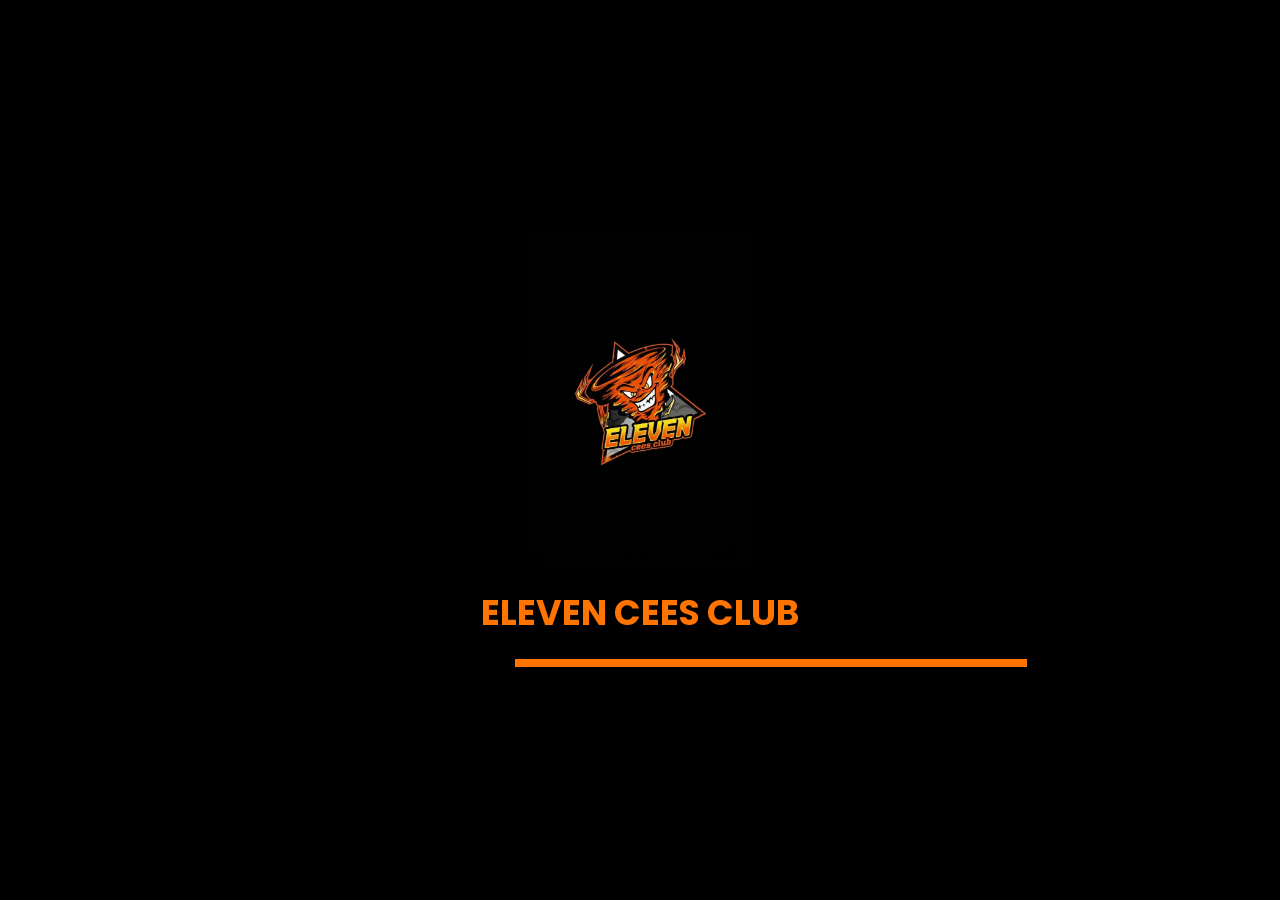
==== index.html @ bdf648f9 "Add files via upload" ====
<!-- index.html -->

<!DOCTYPE html>
<html lang="en">
<head>
  <meta charset="UTF-8" />
  <meta name="viewport" content="width=device-width, initial-scale=1.0"/>
  <title>Eleven Portfolio</title>

  <link rel="stylesheet" href="style.css">

  <link rel="preconnect" href="https://fonts.googleapis.com">
  <link href="https://fonts.googleapis.com/css2?family=Poppins:wght@300;400;600;700;800&display=swap" rel="stylesheet">

</head>
<body>

  <!-- Loading Screen -->
  <div id="loading">

    <img src="logo.png" alt="Logo">

    <h1>ELEVEN CEES CLUB</h1>

    <div class="loader"></div>

  </div>

  <!-- Main Website -->
  <div id="main-content">

    <!-- Navbar -->
    <nav>

      <div class="logo">
        <img src="logo.png" alt="">
        <h2>ELEVEN</h2>
      </div>

      <ul>
        <li><a href="#contact">Contact</a></li>
        <li><a href="#optest">OpTest</a></li>
        <li><a href="#oprek">Oprek</a></li>
        <li><a href="#alternatif">Alternatif</a></li>
      </ul>

    </nav>

    <!-- Hero -->
    <section class="hero">

      <img src="logo.png" class="hero-logo">

      <h1>ELEVEN CEES CLUB</h1>

      <p>
        Website Portofolio Eleven Circle.
      </p>

      <a href="https://wa.me/254794094607" class="hero-btn">
        HUBUNGI SEKARANG
      </a>

    </section>

    <!-- Contact -->
    <section id="contact">

      <h1 class="title">CONTACT</h1>

      <div class="card-container">

        <div class="card">

          <h2>WHATSAPP</h2>

          <p>Hubungi admin Eleven.</p>

          <a href="https://wa.me/254794094607">
            Chat Sekarang
          </a>

        </div>

        <div class="card">

          <h2>TIKTOK</h2>

          <p>Follow account TikTok Eleven.</p>

          <a href="https://tiktok.com">
            Buka TikTok
          </a>

        </div>

        <div class="card">

          <h2>GROUP WA</h2>

          <p>Gabung komunitas Eleven.</p>

          <a href="https://chat.whatsapp.com">
            Join Group
          </a>

        </div>

      </div>

    </section>

    <!-- OpTest -->
    <section id="optest">

      <h1 class="title">OPTEST</h1>

      <div class="card-container">

        <div class="card">

          <h2>Zamz</h2>

          <a href="https://wa.me/6289507813007">
            Pilih
          </a>

        </div>

        <div class="card">

          <h2>FARIS</h2>

          <a href="https://wa.me/6282134979303">
            Pilih
          </a>

        </div>

        <div class="card">

          <h2>KALL</h2>

          <a href="https://wa.me/6281515153449">
            Pilih
          </a>

        </div>

        <div class="card">

          <h2>HENGKY</h2>

          <a href="https://wa.me/6285764661776">
            Pilih
          </a>

        </div>

      </div>

    </section>

    <!-- Oprek -->
    <section id="oprek">

      <h1 class="title">OPREK GAMEPLAY</h1>

      <div class="upload-box">

        <input type="file">

        <textarea placeholder="Masukkan deskripsi gameplay..."></textarea>

        <a href="https://wa.me/254794094607">
          KIRIM GAMEPLAY
        </a>

      </div>

    </section>

    <!-- Alternatif -->
    <section id="alternatif">

      <h1 class="title">ALTERNATIF</h1>

      <div class="alternative-buttons">

        <a href="https://chat.whatsapp.com/JRbwTWG38EjLCzHzzoYHzo">
          GROUP WHATSAPP
        </a>

        <a href="https://whatsapp.com/channel/0029VbC3Y2j0wajsRp9pTy0B">
          SALURAN WHATSAPP
        </a>

        <a href="https://tiktok.com/@eleven.official90">
          ACCOUNT TIKTOK
        </a>

      </div>

    </section>

    <!-- Footer -->
    <footer>

      <p>© 2026 Eleven</p>

    </footer>

  </div>

  <audio autoplay loop>
    <source src="music.mp3" type="audio/mp3">
  </audio>

  <script>

    setTimeout(() => {

      document.getElementById("loading").style.display = "none";
      document.getElementById("main-content").style.display = "block";

    }, 3000);

  </script>

</body>
</html>
---- style.css ----
/* style.css */

*{
  margin:0;
  padding:0;
  box-sizing:border-box;
  font-family:'Poppins',sans-serif;
}

body{
  background:#050505;
  color:white;
  overflow-x:hidden;
}

/* Loading */

#loading{
  position:fixed;
  width:100%;
  height:100vh;
  background:black;
  display:flex;
  justify-content:center;
  align-items:center;
  flex-direction:column;
  z-index:9999;
}

#loading img{
  width:220px;
  animation:glow 2s infinite;
}

#loading h1{
  margin-top:20px;
  color:#ff7300;
  font-size:35px;
}

.loader{
  margin-top:20px;
  width:250px;
  height:8px;
  background:#222;
  border-radius:20px;
  overflow:hidden;
}

.loader::before{
  content:'';
  position:absolute;
  width:40%;
  height:8px;
  background:#ff7300;
  animation:loading 2s infinite;
}

@keyframes loading{
  0%{
    margin-left:-40%;
  }
  100%{
    margin-left:100%;
  }
}

@keyframes glow{
  0%{
    filter:drop-shadow(0 0 5px #ff7300);
  }
  50%{
    filter:drop-shadow(0 0 30px #ff7300);
  }
  100%{
    filter:drop-shadow(0 0 5px #ff7300);
  }
}

/* Main */

#main-content{
  display:none;
}

/* Navbar */

nav{
  width:100%;
  padding:20px 10%;
  background:#0c0c0c;
  display:flex;
  justify-content:space-between;
  align-items:center;
  position:sticky;
  top:0;
  z-index:1000;
  border-bottom:1px solid #222;
}

.logo{
  display:flex;
  align-items:center;
  gap:10px;
}

.logo img{
  width:55px;
}

.logo h2{
  color:#ff7300;
}

nav ul{
  display:flex;
  gap:30px;
  list-style:none;
}

nav ul li a{
  color:white;
  text-decoration:none;
  transition:0.3s;
}

nav ul li a:hover{
  color:#ff7300;
}

/* Hero */

.hero{
  width:100%;
  min-height:100vh;
  display:flex;
  justify-content:center;
  align-items:center;
  flex-direction:column;
  text-align:center;
  padding:20px;
  background:linear-gradient(to bottom,#0a0a0a,#050505);
}

.hero-logo{
  width:300px;
  animation:glow 3s infinite;
}

.hero h1{
  margin-top:20px;
  font-size:60px;
  color:#ff7300;
}

.hero p{
  margin-top:15px;
  color:#bbb;
  font-size:18px;
}

.hero-btn{
  margin-top:30px;
  padding:15px 40px;
  background:#ff7300;
  color:black;
  font-weight:700;
  border-radius:50px;
  text-decoration:none;
  transition:0.3s;
}

.hero-btn:hover{
  transform:scale(1.05);
}

/* Sections */

section{
  padding:100px 10%;
}

.title{
  text-align:center;
  color:#ff7300;
  font-size:45px;
  margin-bottom:50px;
}

/* Cards */

.card-container{
  display:grid;
  grid-template-columns:repeat(auto-fit,minmax(280px,1fr));
  gap:30px;
}

.card{
  background:#111;
  border:1px solid #222;
  border-radius:25px;
  padding:35px;
  transition:0.3s;
}

.card:hover{
  transform:translateY(-10px);
  border-color:#ff7300;
}

.card h2{
  color:#ff7300;
}

.card p{
  margin-top:15px;
  color:#aaa;
}

.card a{
  display:inline-block;
  margin-top:25px;
  padding:12px 30px;
  background:#ff7300;
  color:black;
  text-decoration:none;
  border-radius:30px;
  font-weight:700;
}

/* Upload */

.upload-box{
  max-width:700px;
  margin:auto;
  background:#111;
  padding:40px;
  border-radius:25px;
  border:1px solid #222;
}

.upload-box input,
.upload-box textarea{
  width:100%;
  margin-top:20px;
  padding:15px;
  background:#1a1a1a;
  border:none;
  border-radius:15px;
  color:white;
}

.upload-box textarea{
  height:180px;
  resize:none;
}

.upload-box a{
  display:block;
  text-align:center;
  margin-top:25px;
  padding:15px;
  background:#ff7300;
  color:black;
  text-decoration:none;
  border-radius:20px;
  font-weight:700;
}

/* Alternatif */

.alternative-buttons{
  display:flex;
  flex-direction:column;
  gap:20px;
  max-width:600px;
  margin:auto;
}

.alternative-buttons a{
  text-align:center;
  padding:20px;
  background:#ff7300;
  color:black;
  border-radius:20px;
  text-decoration:none;
  font-weight:700;
  transition:0.3s;
}

.alternative-buttons a:hover{
  transform:scale(1.03);
}

/* Footer */

footer{
  padding:30px;
  text-align:center;
  border-top:1px solid #222;
  color:#777;
}

/* Responsive */

@media(max-width:768px){

  nav{
    flex-direction:column;
    gap:20px;
  }

  nav ul{
    gap:15px;
    flex-wrap:wrap;
    justify-content:center;
  }

  .hero h1{
    font-size:40px;
  }

  .hero-logo{
    width:220px;
  }

}
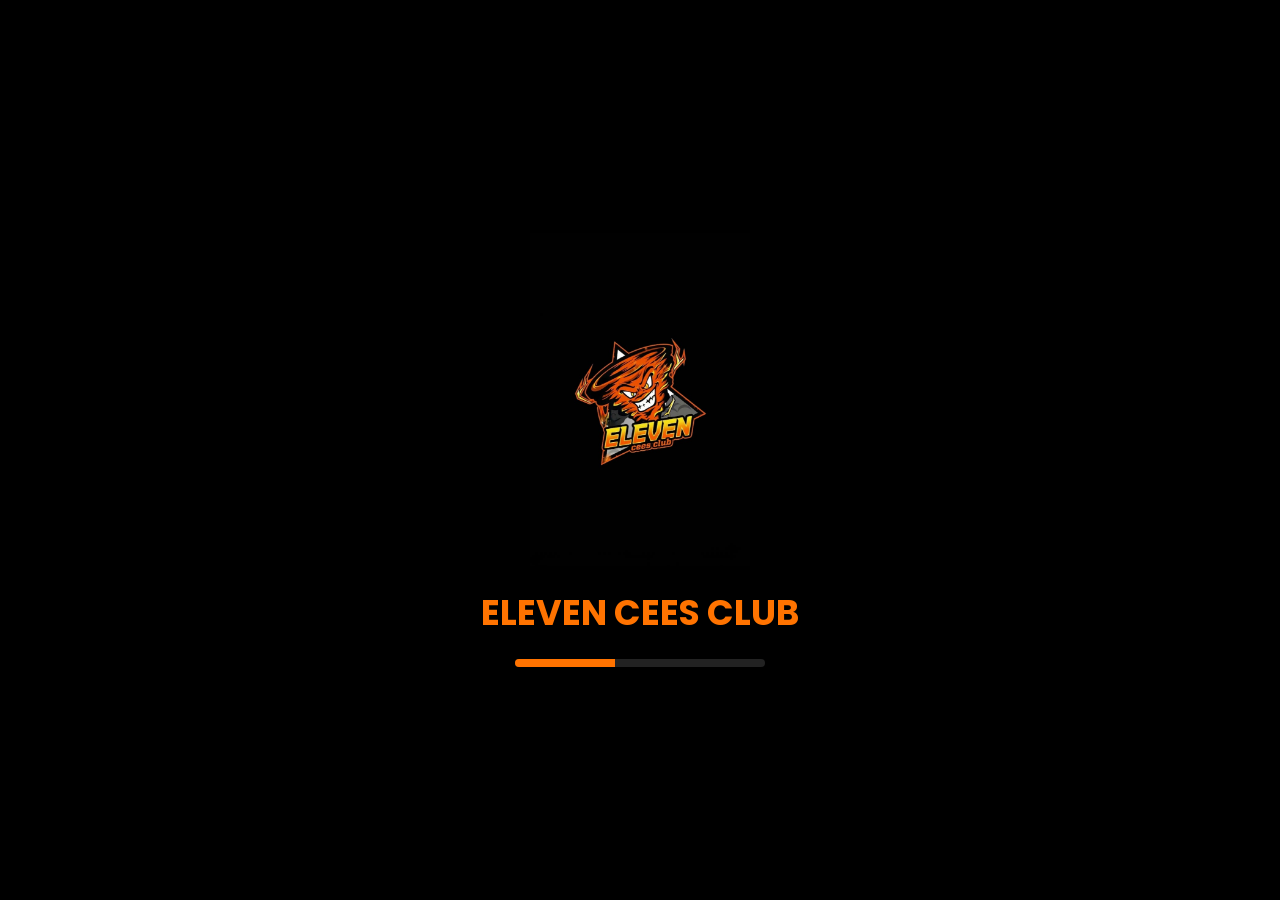
==== commit 903c1018: "Add files via upload" ====
--- a/index.html
+++ b/index.html
@@ -3,229 +3,339 @@
 <!DOCTYPE html>
 <html lang="en">
 <head>
-  <meta charset="UTF-8" />
-  <meta name="viewport" content="width=device-width, initial-scale=1.0"/>
-  <title>Eleven Portfolio</title>
+  <meta charset="UTF-8">
+  <meta name="viewport" content="width=device-width, initial-scale=1.0">
+
+  <title>ELEVEN CEES CLUB</title>
 
   <link rel="stylesheet" href="style.css">
 
   <link rel="preconnect" href="https://fonts.googleapis.com">
-  <link href="https://fonts.googleapis.com/css2?family=Poppins:wght@300;400;600;700;800&display=swap" rel="stylesheet">
+  <link href="https://fonts.googleapis.com/css2?family=Poppins:wght@300;400;500;600;700;800&display=swap" rel="stylesheet">
 
 </head>
 <body>
 
-  <!-- Loading Screen -->
-  <div id="loading">
-
-    <img src="logo.png" alt="Logo">
+<!-- LOADING -->
+
+<div id="loading">
+
+  <img src="logo.png" alt="Logo">
+
+  <h1>ELEVEN CEES CLUB</h1>
+
+  <div class="loader"></div>
+
+</div>
+
+<!-- MAIN -->
+
+<div id="main-content">
+
+  <!-- NAVBAR -->
+
+  <nav>
+
+    <div class="logo">
+
+      <img src="logo.png">
+
+      <h2>ELEVEN</h2>
+
+    </div>
+
+    <ul>
+
+      <li><a href="#home">Home</a></li>
+      <li><a href="#statistics">Statistics</a></li>
+      <li><a href="#contact">Contact</a></li>
+      <li><a href="#optest">OpTest</a></li>
+      <li><a href="#oprek">Oprek</a></li>
+      <li><a href="#alternatif">Alternatif</a></li>
+
+    </ul>
+
+  </nav>
+
+  <!-- HOME -->
+
+  <section class="hero" id="home">
+
+    <img src="logo.png" class="hero-logo">
 
     <h1>ELEVEN CEES CLUB</h1>
 
-    <div class="loader"></div>
-
-  </div>
-
-  <!-- Main Website -->
-  <div id="main-content">
-
-    <!-- Navbar -->
-    <nav>
-
-      <div class="logo">
-        <img src="logo.png" alt="">
-        <h2>ELEVEN</h2>
-      </div>
-
-      <ul>
-        <li><a href="#contact">Contact</a></li>
-        <li><a href="#optest">OpTest</a></li>
-        <li><a href="#oprek">Oprek</a></li>
-        <li><a href="#alternatif">Alternatif</a></li>
-      </ul>
-
-    </nav>
-
-    <!-- Hero -->
-    <section class="hero">
-
-      <img src="logo.png" class="hero-logo">
-
-      <h1>ELEVEN CEES CLUB</h1>
-
-      <p>
-        Website Portofolio Eleven Circle.
-      </p>
-
-      <a href="https://wa.me/254794094607" class="hero-btn">
-        HUBUNGI SEKARANG
+    <p class="hero-text">
+
+      Eleven adalah komunitas gaming dan jasa OpTest terpercaya 
+      yang berdiri sejak 
+      <span>1 - 2 - 2026</span>.
+
+      Kami fokus pada pelayanan OpTest, Oprek Gameplay, dan komunitas esports 
+      dengan kualitas terbaik, fast response, aman, dan terpercaya.
+
+    </p>
+
+    <div class="since-box">
+
+      <h2>SINCE</h2>
+
+      <h3>1 - 2 - 2026</h3>
+
+    </div>
+
+  </section>
+
+  <!-- STATISTICS -->
+
+  <section class="stats-section" id="statistics">
+
+    <h1 class="title">STATISTIK OPTEST</h1>
+
+    <div class="stats-container">
+
+      <!-- RIS -->
+
+      <div class="stats-card">
+
+        <h2>RIS</h2>
+
+        <div class="progress">
+
+          <div class="progress-bar" style="width:88%;">
+            88%
+          </div>
+
+        </div>
+
+      </div>
+
+      <!-- KALL -->
+
+      <div class="stats-card">
+
+        <h2>KALL</h2>
+
+        <div class="progress">
+
+          <div class="progress-bar" style="width:90%;">
+            90%
+          </div>
+
+        </div>
+
+      </div>
+
+      <!-- ZAMZ -->
+
+      <div class="stats-card">
+
+        <h2>ZAMZ</h2>
+
+        <div class="progress">
+
+          <div class="progress-bar" style="width:95%;">
+            95%
+          </div>
+
+        </div>
+
+      </div>
+
+      <!-- HENGKY -->
+
+      <div class="stats-card">
+
+        <h2>HENGKY</h2>
+
+        <div class="progress">
+
+          <div class="progress-bar" style="width:87%;">
+            87%
+          </div>
+
+        </div>
+
+      </div>
+
+    </div>
+
+  </section>
+
+  <!-- CONTACT -->
+
+  <section id="contact">
+
+    <h1 class="title">CONTACT</h1>
+
+    <div class="card-container">
+
+      <div class="card">
+
+        <h2>WHATSAPP</h2>
+
+        <p>Hubungi admin Eleven.</p>
+
+        <a href="https://wa.me/254794094607">
+          Chat Sekarang
+        </a>
+
+      </div>
+
+      <div class="card">
+
+        <h2>TIKTOK</h2>
+
+        <p>Follow account TikTok Eleven.</p>
+
+        <a href="https://tiktok.com/@eleven.official90">
+          Buka TikTok
+        </a>
+
+      </div>
+
+      <div class="card">
+
+        <h2>GROUP WA</h2>
+
+        <p>Gabung komunitas Eleven.</p>
+
+        <a href="https://chat.whatsapp.com/JRbwTWG38EjLCzHzzoYHzo">
+          Join Group
+        </a>
+
+      </div>
+
+    </div>
+
+  </section>
+
+  <!-- OPTEST -->
+
+  <section id="optest">
+
+    <h1 class="title">OPTEST</h1>
+
+    <div class="card-container">
+
+      <div class="card">
+
+        <h2>ZAMZ</h2>
+
+        <a href="https://wa.me/6289507813007">
+          Pilih
+        </a>
+
+      </div>
+
+      <div class="card">
+
+        <h2>FARIS</h2>
+
+        <a href="https://wa.me/6282134979303">
+          Pilih
+        </a>
+
+      </div>
+
+      <div class="card">
+
+        <h2>KALL</h2>
+
+        <a href="https://wa.me/6281515153449">
+          Pilih
+        </a>
+
+      </div>
+
+      <div class="card">
+
+        <h2>HENGKY</h2>
+
+        <a href="https://wa.me/6285764661776">
+          Pilih
+        </a>
+
+      </div>
+
+    </div>
+
+  </section>
+
+  <!-- OPREK -->
+
+  <section id="oprek">
+
+    <h1 class="title">OPREK GAMEPLAY</h1>
+
+    <div class="upload-box">
+
+      <input type="file">
+
+      <textarea placeholder="Masukkan deskripsi gameplay..."></textarea>
+
+      <a href="https://wa.me/254794094607">
+        KIRIM GAMEPLAY
       </a>
 
-    </section>
-
-    <!-- Contact -->
-    <section id="contact">
-
-      <h1 class="title">CONTACT</h1>
-
-      <div class="card-container">
-
-        <div class="card">
-
-          <h2>WHATSAPP</h2>
-
-          <p>Hubungi admin Eleven.</p>
-
-          <a href="https://wa.me/254794094607">
-            Chat Sekarang
-          </a>
-
-        </div>
-
-        <div class="card">
-
-          <h2>TIKTOK</h2>
-
-          <p>Follow account TikTok Eleven.</p>
-
-          <a href="https://tiktok.com">
-            Buka TikTok
-          </a>
-
-        </div>
-
-        <div class="card">
-
-          <h2>GROUP WA</h2>
-
-          <p>Gabung komunitas Eleven.</p>
-
-          <a href="https://chat.whatsapp.com">
-            Join Group
-          </a>
-
-        </div>
-
-      </div>
-
-    </section>
-
-    <!-- OpTest -->
-    <section id="optest">
-
-      <h1 class="title">OPTEST</h1>
-
-      <div class="card-container">
-
-        <div class="card">
-
-          <h2>Zamz</h2>
-
-          <a href="https://wa.me/6289507813007">
-            Pilih
-          </a>
-
-        </div>
-
-        <div class="card">
-
-          <h2>FARIS</h2>
-
-          <a href="https://wa.me/6282134979303">
-            Pilih
-          </a>
-
-        </div>
-
-        <div class="card">
-
-          <h2>KALL</h2>
-
-          <a href="https://wa.me/6281515153449">
-            Pilih
-          </a>
-
-        </div>
-
-        <div class="card">
-
-          <h2>HENGKY</h2>
-
-          <a href="https://wa.me/6285764661776">
-            Pilih
-          </a>
-
-        </div>
-
-      </div>
-
-    </section>
-
-    <!-- Oprek -->
-    <section id="oprek">
-
-      <h1 class="title">OPREK GAMEPLAY</h1>
-
-      <div class="upload-box">
-
-        <input type="file">
-
-        <textarea placeholder="Masukkan deskripsi gameplay..."></textarea>
-
-        <a href="https://wa.me/254794094607">
-          KIRIM GAMEPLAY
-        </a>
-
-      </div>
-
-    </section>
-
-    <!-- Alternatif -->
-    <section id="alternatif">
-
-      <h1 class="title">ALTERNATIF</h1>
-
-      <div class="alternative-buttons">
-
-        <a href="https://chat.whatsapp.com/JRbwTWG38EjLCzHzzoYHzo">
-          GROUP WHATSAPP
-        </a>
-
-        <a href="https://whatsapp.com/channel/0029VbC3Y2j0wajsRp9pTy0B">
-          SALURAN WHATSAPP
-        </a>
-
-        <a href="https://tiktok.com/@eleven.official90">
-          ACCOUNT TIKTOK
-        </a>
-
-      </div>
-
-    </section>
-
-    <!-- Footer -->
-    <footer>
-
-      <p>© 2026 Eleven</p>
-
-    </footer>
-
-  </div>
-
-  <audio autoplay loop>
-    <source src="music.mp3" type="audio/mp3">
-  </audio>
-
-  <script>
-
-    setTimeout(() => {
-
-      document.getElementById("loading").style.display = "none";
-      document.getElementById("main-content").style.display = "block";
-
-    }, 3000);
-
-  </script>
+    </div>
+
+  </section>
+
+  <!-- ALTERNATIF -->
+
+  <section id="alternatif">
+
+    <h1 class="title">ALTERNATIF</h1>
+
+    <div class="alternative-buttons">
+
+      <a href="https://chat.whatsapp.com/JRbwTWG38EjLCzHzzoYHzo">
+        GROUP WHATSAPP
+      </a>
+
+      <a href="https://whatsapp.com/channel/0029VbC3Y2j0wajsRp9pTy0B">
+        SALURAN WHATSAPP
+      </a>
+
+      <a href="https://tiktok.com/@eleven.official90">
+        ACCOUNT TIKTOK
+      </a>
+
+    </div>
+
+  </section>
+
+  <!-- FOOTER -->
+
+  <footer>
+
+    <p>© 2026 Eleven Cees Club</p>
+
+  </footer>
+
+</div>
+
+<!-- MUSIC -->
+
+<audio autoplay loop>
+
+  <source src="music.mp3" type="audio/mp3">
+
+</audio>
+
+<!-- SCRIPT -->
+
+<script>
+
+  setTimeout(() => {
+
+    document.getElementById("loading").style.display = "none";
+    document.getElementById("main-content").style.display = "block";
+
+  }, 3000);
+
+</script>
 
 </body>
 </html>
--- a/style.css
+++ b/style.css
@@ -5,6 +5,7 @@
   padding:0;
   box-sizing:border-box;
   font-family:'Poppins',sans-serif;
+  scroll-behavior:smooth;
 }
 
 body{
@@ -13,7 +14,7 @@
   overflow-x:hidden;
 }
 
-/* Loading */
+/* LOADING */
 
 #loading{
   position:fixed;
@@ -45,45 +46,51 @@
   background:#222;
   border-radius:20px;
   overflow:hidden;
+  position:relative;
 }
 
 .loader::before{
   content:'';
   position:absolute;
   width:40%;
-  height:8px;
+  height:100%;
   background:#ff7300;
   animation:loading 2s infinite;
 }
 
 @keyframes loading{
   0%{
-    margin-left:-40%;
-  }
+    left:-40%;
+  }
+
   100%{
-    margin-left:100%;
+    left:100%;
   }
 }
 
 @keyframes glow{
+
   0%{
     filter:drop-shadow(0 0 5px #ff7300);
   }
+
   50%{
     filter:drop-shadow(0 0 30px #ff7300);
   }
+
   100%{
     filter:drop-shadow(0 0 5px #ff7300);
   }
-}
-
-/* Main */
+
+}
+
+/* MAIN */
 
 #main-content{
   display:none;
 }
 
-/* Navbar */
+/* NAVBAR */
 
 nav{
   width:100%;
@@ -122,13 +129,14 @@
   color:white;
   text-decoration:none;
   transition:0.3s;
+  font-weight:500;
 }
 
 nav ul li a:hover{
   color:#ff7300;
 }
 
-/* Hero */
+/* HERO */
 
 .hero{
   width:100%;
@@ -153,41 +161,114 @@
   color:#ff7300;
 }
 
-.hero p{
-  margin-top:15px;
-  color:#bbb;
+.hero-text{
+  max-width:850px;
+  margin-top:25px;
+  color:#cfcfcf;
+  line-height:1.9;
   font-size:18px;
 }
 
-.hero-btn{
-  margin-top:30px;
-  padding:15px 40px;
-  background:#ff7300;
+.hero-text span{
+  color:#ff7300;
+  font-weight:700;
+}
+
+/* SINCE */
+
+.since-box{
+  margin-top:40px;
+  background:#111;
+  border:1px solid #ff7300;
+  padding:25px 50px;
+  border-radius:25px;
+  box-shadow:0 0 25px rgba(255,115,0,0.3);
+}
+
+.since-box h2{
+  color:#aaa;
+  letter-spacing:2px;
+}
+
+.since-box h3{
+  margin-top:10px;
+  color:#ff7300;
+  font-size:35px;
+}
+
+/* SECTION */
+
+section{
+  padding:100px 10%;
+}
+
+.title{
+  text-align:center;
+  color:#ff7300;
+  font-size:45px;
+  margin-bottom:50px;
+}
+
+/* STATS */
+
+.stats-section{
+  background:#080808;
+}
+
+.stats-container{
+  display:grid;
+  grid-template-columns:repeat(auto-fit,minmax(280px,1fr));
+  gap:30px;
+}
+
+.stats-card{
+  background:#111;
+  border:1px solid #222;
+  border-radius:25px;
+  padding:35px;
+  transition:0.3s;
+}
+
+.stats-card:hover{
+  transform:translateY(-10px);
+  border-color:#ff7300;
+}
+
+.stats-card h2{
+  margin-bottom:20px;
+  color:#ff7300;
+  font-size:30px;
+}
+
+.progress{
+  width:100%;
+  height:35px;
+  background:#222;
+  border-radius:30px;
+  overflow:hidden;
+}
+
+.progress-bar{
+  height:100%;
+  background:linear-gradient(to right,#ff7300,#ff9900);
+  display:flex;
+  align-items:center;
+  justify-content:center;
   color:black;
   font-weight:700;
-  border-radius:50px;
-  text-decoration:none;
-  transition:0.3s;
-}
-
-.hero-btn:hover{
-  transform:scale(1.05);
-}
-
-/* Sections */
-
-section{
-  padding:100px 10%;
-}
-
-.title{
-  text-align:center;
-  color:#ff7300;
-  font-size:45px;
-  margin-bottom:50px;
-}
-
-/* Cards */
+  border-radius:30px;
+  animation:progressAnim 2s ease;
+}
+
+@keyframes progressAnim{
+
+  from{
+    width:0;
+  }
+
+}
+
+/* CARD */
 
 .card-container{
   display:grid;
@@ -228,7 +309,7 @@
   font-weight:700;
 }
 
-/* Upload */
+/* UPLOAD */
 
 .upload-box{
   max-width:700px;
@@ -267,7 +348,7 @@
   font-weight:700;
 }
 
-/* Alternatif */
+/* ALTERNATIF */
 
 .alternative-buttons{
   display:flex;
@@ -292,7 +373,7 @@
   transform:scale(1.03);
 }
 
-/* Footer */
+/* FOOTER */
 
 footer{
   padding:30px;
@@ -301,7 +382,7 @@
   color:#777;
 }
 
-/* Responsive */
+/* RESPONSIVE */
 
 @media(max-width:768px){
 
@@ -324,4 +405,12 @@
     width:220px;
   }
 
+  .hero-text{
+    font-size:16px;
+  }
+
+  .title{
+    font-size:35px;
+  }
+
 }
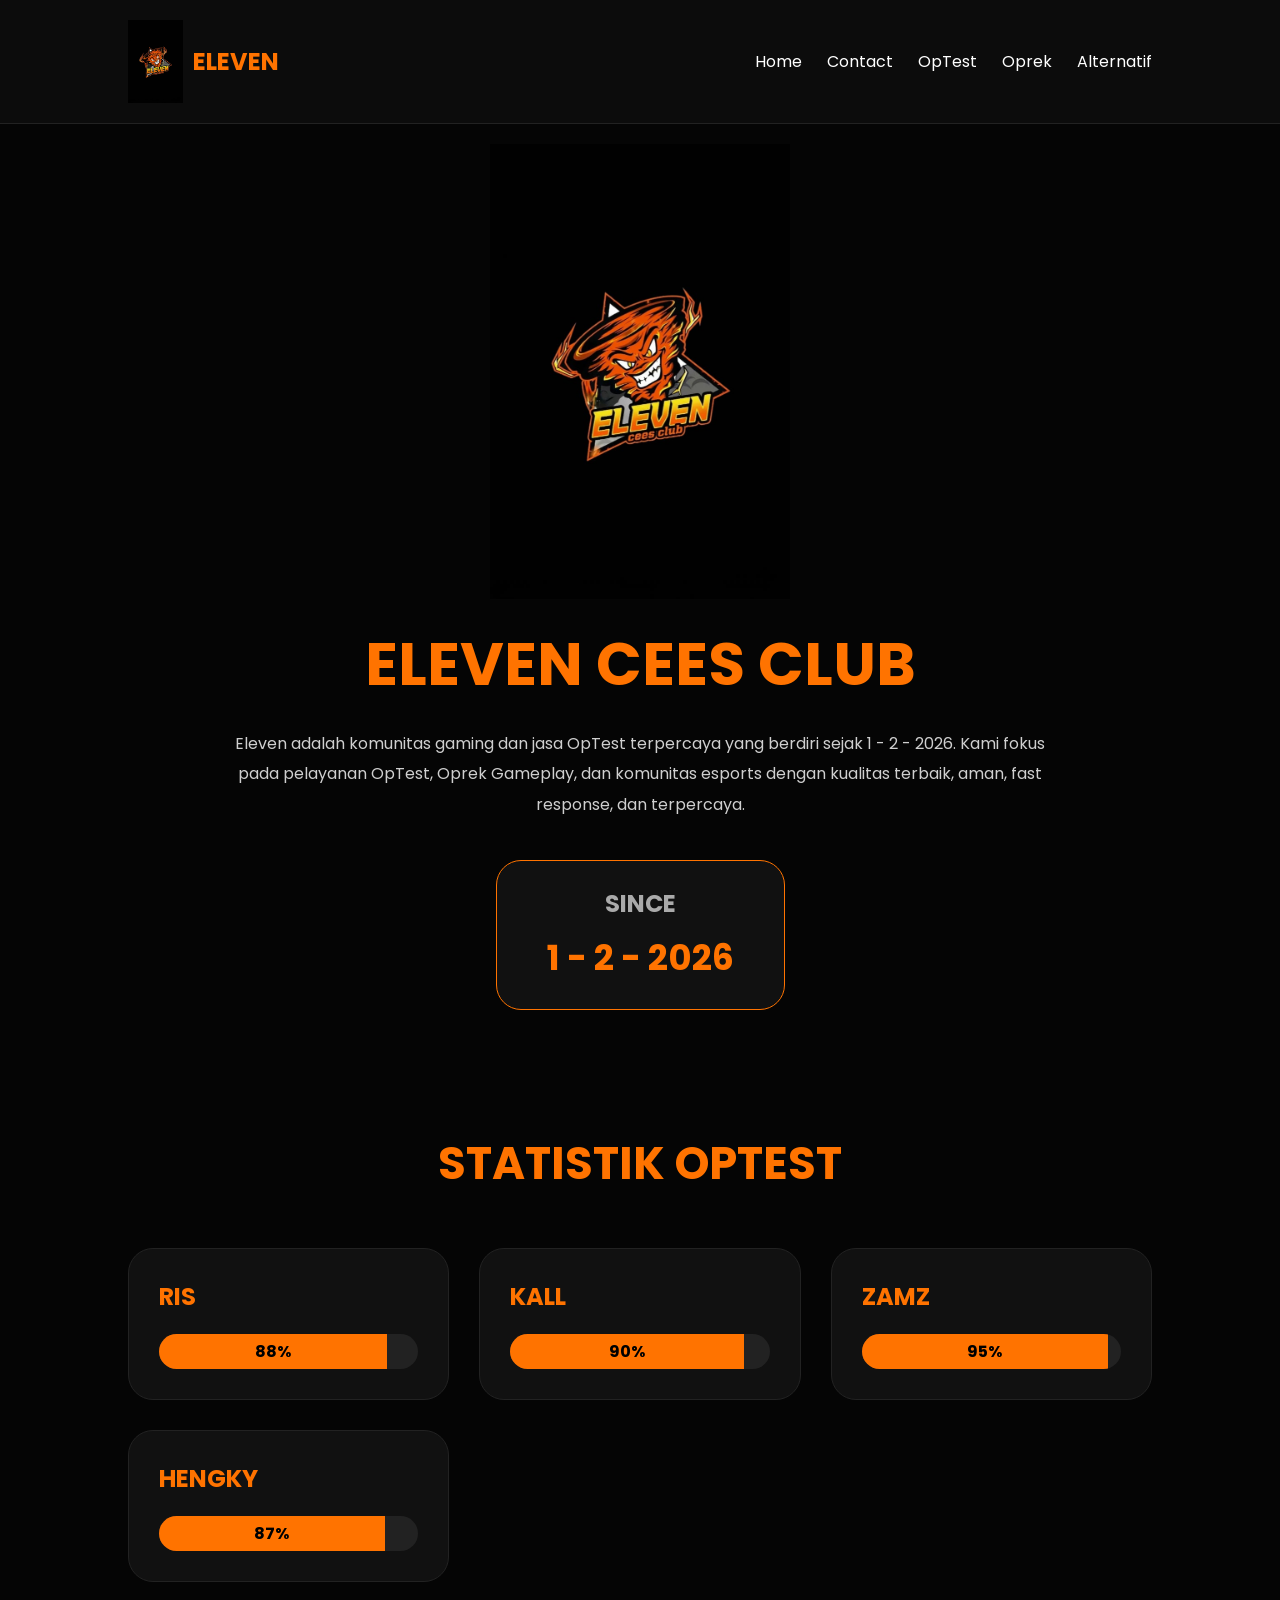
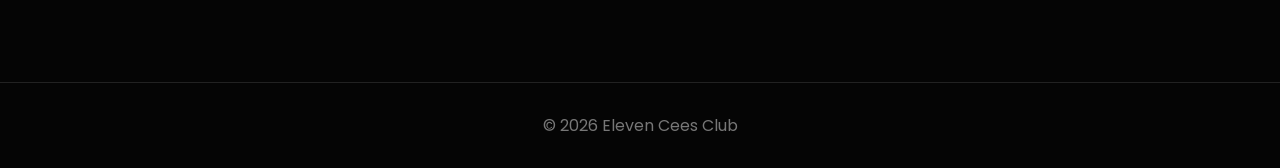
==== commit 8e679c9e: "Add files via upload" ====
--- a/index.html
+++ b/index.html
@@ -1,341 +1,134 @@
-<!-- index.html -->
-
 <!DOCTYPE html>
 <html lang="en">
 <head>
   <meta charset="UTF-8">
   <meta name="viewport" content="width=device-width, initial-scale=1.0">
 
-  <title>ELEVEN CEES CLUB</title>
+  <title>ELEVEN HOME</title>
 
   <link rel="stylesheet" href="style.css">
 
   <link rel="preconnect" href="https://fonts.googleapis.com">
   <link href="https://fonts.googleapis.com/css2?family=Poppins:wght@300;400;500;600;700;800&display=swap" rel="stylesheet">
-
 </head>
 <body>
 
-<!-- LOADING -->
+<nav>
 
-<div id="loading">
+  <div class="logo">
 
-  <img src="logo.png" alt="Logo">
+    <img src="logo.png">
+
+    <h2>ELEVEN</h2>
+
+  </div>
+
+  <ul>
+
+    <li><a href="index.html">Home</a></li>
+    <li><a href="contact.html">Contact</a></li>
+    <li><a href="optest.html">OpTest</a></li>
+    <li><a href="oprek.html">Oprek</a></li>
+    <li><a href="alternatif.html">Alternatif</a></li>
+
+  </ul>
+
+</nav>
+
+<section class="hero">
+
+  <img src="logo.png" class="hero-logo">
 
   <h1>ELEVEN CEES CLUB</h1>
 
-  <div class="loader"></div>
+  <p class="hero-text">
 
-</div>
+    Eleven adalah komunitas gaming dan jasa OpTest terpercaya
+    yang berdiri sejak 1 - 2 - 2026.
 
-<!-- MAIN -->
+    Kami fokus pada pelayanan OpTest, Oprek Gameplay,
+    dan komunitas esports dengan kualitas terbaik,
+    aman, fast response, dan terpercaya.
 
-<div id="main-content">
+  </p>
 
-  <!-- NAVBAR -->
+  <div class="since-box">
 
-  <nav>
+    <h2>SINCE</h2>
 
-    <div class="logo">
+    <h3>1 - 2 - 2026</h3>
 
-      <img src="logo.png">
+  </div>
 
-      <h2>ELEVEN</h2>
+</section>
 
-    </div>
+<section class="stats-section">
 
-    <ul>
+  <h1 class="title">STATISTIK OPTEST</h1>
 
-      <li><a href="#home">Home</a></li>
-      <li><a href="#statistics">Statistics</a></li>
-      <li><a href="#contact">Contact</a></li>
-      <li><a href="#optest">OpTest</a></li>
-      <li><a href="#oprek">Oprek</a></li>
-      <li><a href="#alternatif">Alternatif</a></li>
+  <div class="stats-container">
 
-    </ul>
+    <div class="stats-card">
 
-  </nav>
+      <h2>RIS</h2>
 
-  <!-- HOME -->
-
-  <section class="hero" id="home">
-
-    <img src="logo.png" class="hero-logo">
-
-    <h1>ELEVEN CEES CLUB</h1>
-
-    <p class="hero-text">
-
-      Eleven adalah komunitas gaming dan jasa OpTest terpercaya 
-      yang berdiri sejak 
-      <span>1 - 2 - 2026</span>.
-
-      Kami fokus pada pelayanan OpTest, Oprek Gameplay, dan komunitas esports 
-      dengan kualitas terbaik, fast response, aman, dan terpercaya.
-
-    </p>
-
-    <div class="since-box">
-
-      <h2>SINCE</h2>
-
-      <h3>1 - 2 - 2026</h3>
-
-    </div>
-
-  </section>
-
-  <!-- STATISTICS -->
-
-  <section class="stats-section" id="statistics">
-
-    <h1 class="title">STATISTIK OPTEST</h1>
-
-    <div class="stats-container">
-
-      <!-- RIS -->
-
-      <div class="stats-card">
-
-        <h2>RIS</h2>
-
-        <div class="progress">
-
-          <div class="progress-bar" style="width:88%;">
-            88%
-          </div>
-
+      <div class="progress">
+        <div class="progress-bar" style="width:88%;">
+          88%
         </div>
-
-      </div>
-
-      <!-- KALL -->
-
-      <div class="stats-card">
-
-        <h2>KALL</h2>
-
-        <div class="progress">
-
-          <div class="progress-bar" style="width:90%;">
-            90%
-          </div>
-
-        </div>
-
-      </div>
-
-      <!-- ZAMZ -->
-
-      <div class="stats-card">
-
-        <h2>ZAMZ</h2>
-
-        <div class="progress">
-
-          <div class="progress-bar" style="width:95%;">
-            95%
-          </div>
-
-        </div>
-
-      </div>
-
-      <!-- HENGKY -->
-
-      <div class="stats-card">
-
-        <h2>HENGKY</h2>
-
-        <div class="progress">
-
-          <div class="progress-bar" style="width:87%;">
-            87%
-          </div>
-
-        </div>
-
       </div>
 
     </div>
 
-  </section>
+    <div class="stats-card">
 
-  <!-- CONTACT -->
+      <h2>KALL</h2>
 
-  <section id="contact">
-
-    <h1 class="title">CONTACT</h1>
-
-    <div class="card-container">
-
-      <div class="card">
-
-        <h2>WHATSAPP</h2>
-
-        <p>Hubungi admin Eleven.</p>
-
-        <a href="https://wa.me/254794094607">
-          Chat Sekarang
-        </a>
-
-      </div>
-
-      <div class="card">
-
-        <h2>TIKTOK</h2>
-
-        <p>Follow account TikTok Eleven.</p>
-
-        <a href="https://tiktok.com/@eleven.official90">
-          Buka TikTok
-        </a>
-
-      </div>
-
-      <div class="card">
-
-        <h2>GROUP WA</h2>
-
-        <p>Gabung komunitas Eleven.</p>
-
-        <a href="https://chat.whatsapp.com/JRbwTWG38EjLCzHzzoYHzo">
-          Join Group
-        </a>
-
+      <div class="progress">
+        <div class="progress-bar" style="width:90%;">
+          90%
+        </div>
       </div>
 
     </div>
 
-  </section>
+    <div class="stats-card">
 
-  <!-- OPTEST -->
+      <h2>ZAMZ</h2>
 
-  <section id="optest">
-
-    <h1 class="title">OPTEST</h1>
-
-    <div class="card-container">
-
-      <div class="card">
-
-        <h2>ZAMZ</h2>
-
-        <a href="https://wa.me/6289507813007">
-          Pilih
-        </a>
-
-      </div>
-
-      <div class="card">
-
-        <h2>FARIS</h2>
-
-        <a href="https://wa.me/6282134979303">
-          Pilih
-        </a>
-
-      </div>
-
-      <div class="card">
-
-        <h2>KALL</h2>
-
-        <a href="https://wa.me/6281515153449">
-          Pilih
-        </a>
-
-      </div>
-
-      <div class="card">
-
-        <h2>HENGKY</h2>
-
-        <a href="https://wa.me/6285764661776">
-          Pilih
-        </a>
-
+      <div class="progress">
+        <div class="progress-bar" style="width:95%;">
+          95%
+        </div>
       </div>
 
     </div>
 
-  </section>
+    <div class="stats-card">
 
-  <!-- OPREK -->
+      <h2>HENGKY</h2>
 
-  <section id="oprek">
-
-    <h1 class="title">OPREK GAMEPLAY</h1>
-
-    <div class="upload-box">
-
-      <input type="file">
-
-      <textarea placeholder="Masukkan deskripsi gameplay..."></textarea>
-
-      <a href="https://wa.me/254794094607">
-        KIRIM GAMEPLAY
-      </a>
+      <div class="progress">
+        <div class="progress-bar" style="width:87%;">
+          87%
+        </div>
+      </div>
 
     </div>
 
-  </section>
+  </div>
 
-  <!-- ALTERNATIF -->
+</section>
 
-  <section id="alternatif">
+<footer>
 
-    <h1 class="title">ALTERNATIF</h1>
+  <p>© 2026 Eleven Cees Club</p>
 
-    <div class="alternative-buttons">
-
-      <a href="https://chat.whatsapp.com/JRbwTWG38EjLCzHzzoYHzo">
-        GROUP WHATSAPP
-      </a>
-
-      <a href="https://whatsapp.com/channel/0029VbC3Y2j0wajsRp9pTy0B">
-        SALURAN WHATSAPP
-      </a>
-
-      <a href="https://tiktok.com/@eleven.official90">
-        ACCOUNT TIKTOK
-      </a>
-
-    </div>
-
-  </section>
-
-  <!-- FOOTER -->
-
-  <footer>
-
-    <p>© 2026 Eleven Cees Club</p>
-
-  </footer>
-
-</div>
-
-<!-- MUSIC -->
+</footer>
 
 <audio autoplay loop>
-
   <source src="music.mp3" type="audio/mp3">
-
 </audio>
-
-<!-- SCRIPT -->
-
-<script>
-
-  setTimeout(() => {
-
-    document.getElementById("loading").style.display = "none";
-    document.getElementById("main-content").style.display = "block";
-
-  }, 3000);
-
-</script>
 
 </body>
 </html>
--- a/style.css
+++ b/style.css
@@ -1,93 +1,13 @@
-/* style.css */
-
 *{
   margin:0;
   padding:0;
   box-sizing:border-box;
   font-family:'Poppins',sans-serif;
-  scroll-behavior:smooth;
 }
 
 body{
   background:#050505;
   color:white;
-  overflow-x:hidden;
-}
-
-/* LOADING */
-
-#loading{
-  position:fixed;
-  width:100%;
-  height:100vh;
-  background:black;
-  display:flex;
-  justify-content:center;
-  align-items:center;
-  flex-direction:column;
-  z-index:9999;
-}
-
-#loading img{
-  width:220px;
-  animation:glow 2s infinite;
-}
-
-#loading h1{
-  margin-top:20px;
-  color:#ff7300;
-  font-size:35px;
-}
-
-.loader{
-  margin-top:20px;
-  width:250px;
-  height:8px;
-  background:#222;
-  border-radius:20px;
-  overflow:hidden;
-  position:relative;
-}
-
-.loader::before{
-  content:'';
-  position:absolute;
-  width:40%;
-  height:100%;
-  background:#ff7300;
-  animation:loading 2s infinite;
-}
-
-@keyframes loading{
-  0%{
-    left:-40%;
-  }
-
-  100%{
-    left:100%;
-  }
-}
-
-@keyframes glow{
-
-  0%{
-    filter:drop-shadow(0 0 5px #ff7300);
-  }
-
-  50%{
-    filter:drop-shadow(0 0 30px #ff7300);
-  }
-
-  100%{
-    filter:drop-shadow(0 0 5px #ff7300);
-  }
-
-}
-
-/* MAIN */
-
-#main-content{
-  display:none;
 }
 
 /* NAVBAR */
@@ -99,9 +19,6 @@
   display:flex;
   justify-content:space-between;
   align-items:center;
-  position:sticky;
-  top:0;
-  z-index:1000;
   border-bottom:1px solid #222;
 }
 
@@ -121,15 +38,13 @@
 
 nav ul{
   display:flex;
-  gap:30px;
+  gap:25px;
   list-style:none;
 }
 
 nav ul li a{
   color:white;
   text-decoration:none;
-  transition:0.3s;
-  font-weight:500;
 }
 
 nav ul li a:hover{
@@ -139,7 +54,6 @@
 /* HERO */
 
 .hero{
-  width:100%;
   min-height:100vh;
   display:flex;
   justify-content:center;
@@ -147,7 +61,6 @@
   flex-direction:column;
   text-align:center;
   padding:20px;
-  background:linear-gradient(to bottom,#0a0a0a,#050505);
 }
 
 .hero-logo{
@@ -163,18 +76,10 @@
 
 .hero-text{
   max-width:850px;
-  margin-top:25px;
+  margin-top:20px;
   color:#cfcfcf;
   line-height:1.9;
-  font-size:18px;
-}
-
-.hero-text span{
-  color:#ff7300;
-  font-weight:700;
-}
-
-/* SINCE */
+}
 
 .since-box{
   margin-top:40px;
@@ -182,18 +87,25 @@
   border:1px solid #ff7300;
   padding:25px 50px;
   border-radius:25px;
-  box-shadow:0 0 25px rgba(255,115,0,0.3);
 }
 
 .since-box h2{
   color:#aaa;
-  letter-spacing:2px;
 }
 
 .since-box h3{
+  color:#ff7300;
   margin-top:10px;
-  color:#ff7300;
   font-size:35px;
+}
+
+/* TITLE */
+
+.title{
+  text-align:center;
+  color:#ff7300;
+  font-size:45px;
+  margin-bottom:50px;
 }
 
 /* SECTION */
@@ -202,42 +114,24 @@
   padding:100px 10%;
 }
 
-.title{
-  text-align:center;
-  color:#ff7300;
-  font-size:45px;
-  margin-bottom:50px;
-}
-
 /* STATS */
-
-.stats-section{
-  background:#080808;
-}
 
 .stats-container{
   display:grid;
-  grid-template-columns:repeat(auto-fit,minmax(280px,1fr));
+  grid-template-columns:repeat(auto-fit,minmax(250px,1fr));
   gap:30px;
 }
 
 .stats-card{
   background:#111;
   border:1px solid #222;
-  border-radius:25px;
-  padding:35px;
-  transition:0.3s;
-}
-
-.stats-card:hover{
-  transform:translateY(-10px);
-  border-color:#ff7300;
+  padding:30px;
+  border-radius:25px;
 }
 
 .stats-card h2{
+  color:#ff7300;
   margin-bottom:20px;
-  color:#ff7300;
-  font-size:30px;
 }
 
 .progress{
@@ -250,22 +144,12 @@
 
 .progress-bar{
   height:100%;
-  background:linear-gradient(to right,#ff7300,#ff9900);
+  background:#ff7300;
   display:flex;
   align-items:center;
   justify-content:center;
   color:black;
   font-weight:700;
-  border-radius:30px;
-  animation:progressAnim 2s ease;
-}
-
-@keyframes progressAnim{
-
-  from{
-    width:0;
-  }
-
 }
 
 /* CARD */
@@ -279,23 +163,13 @@
 .card{
   background:#111;
   border:1px solid #222;
-  border-radius:25px;
   padding:35px;
-  transition:0.3s;
-}
-
-.card:hover{
-  transform:translateY(-10px);
-  border-color:#ff7300;
+  border-radius:25px;
+  text-align:center;
 }
 
 .card h2{
   color:#ff7300;
-}
-
-.card p{
-  margin-top:15px;
-  color:#aaa;
 }
 
 .card a{
@@ -304,8 +178,8 @@
   padding:12px 30px;
   background:#ff7300;
   color:black;
-  text-decoration:none;
   border-radius:30px;
+  text-decoration:none;
   font-weight:700;
 }
 
@@ -317,7 +191,6 @@
   background:#111;
   padding:40px;
   border-radius:25px;
-  border:1px solid #222;
 }
 
 .upload-box input,
@@ -343,8 +216,8 @@
   padding:15px;
   background:#ff7300;
   color:black;
-  text-decoration:none;
   border-radius:20px;
+  text-decoration:none;
   font-weight:700;
 }
 
@@ -366,11 +239,6 @@
   border-radius:20px;
   text-decoration:none;
   font-weight:700;
-  transition:0.3s;
-}
-
-.alternative-buttons a:hover{
-  transform:scale(1.03);
 }
 
 /* FOOTER */
@@ -382,35 +250,20 @@
   color:#777;
 }
 
-/* RESPONSIVE */
-
-@media(max-width:768px){
-
-  nav{
-    flex-direction:column;
-    gap:20px;
+/* ANIMATION */
+
+@keyframes glow{
+
+  0%{
+    filter:drop-shadow(0 0 5px #ff7300);
   }
 
-  nav ul{
-    gap:15px;
-    flex-wrap:wrap;
-    justify-content:center;
+  50%{
+    filter:drop-shadow(0 0 30px #ff7300);
   }
 
-  .hero h1{
-    font-size:40px;
+  100%{
+    filter:drop-shadow(0 0 5px #ff7300);
   }
 
-  .hero-logo{
-    width:220px;
-  }
-
-  .hero-text{
-    font-size:16px;
-  }
-
-  .title{
-    font-size:35px;
-  }
-
 }
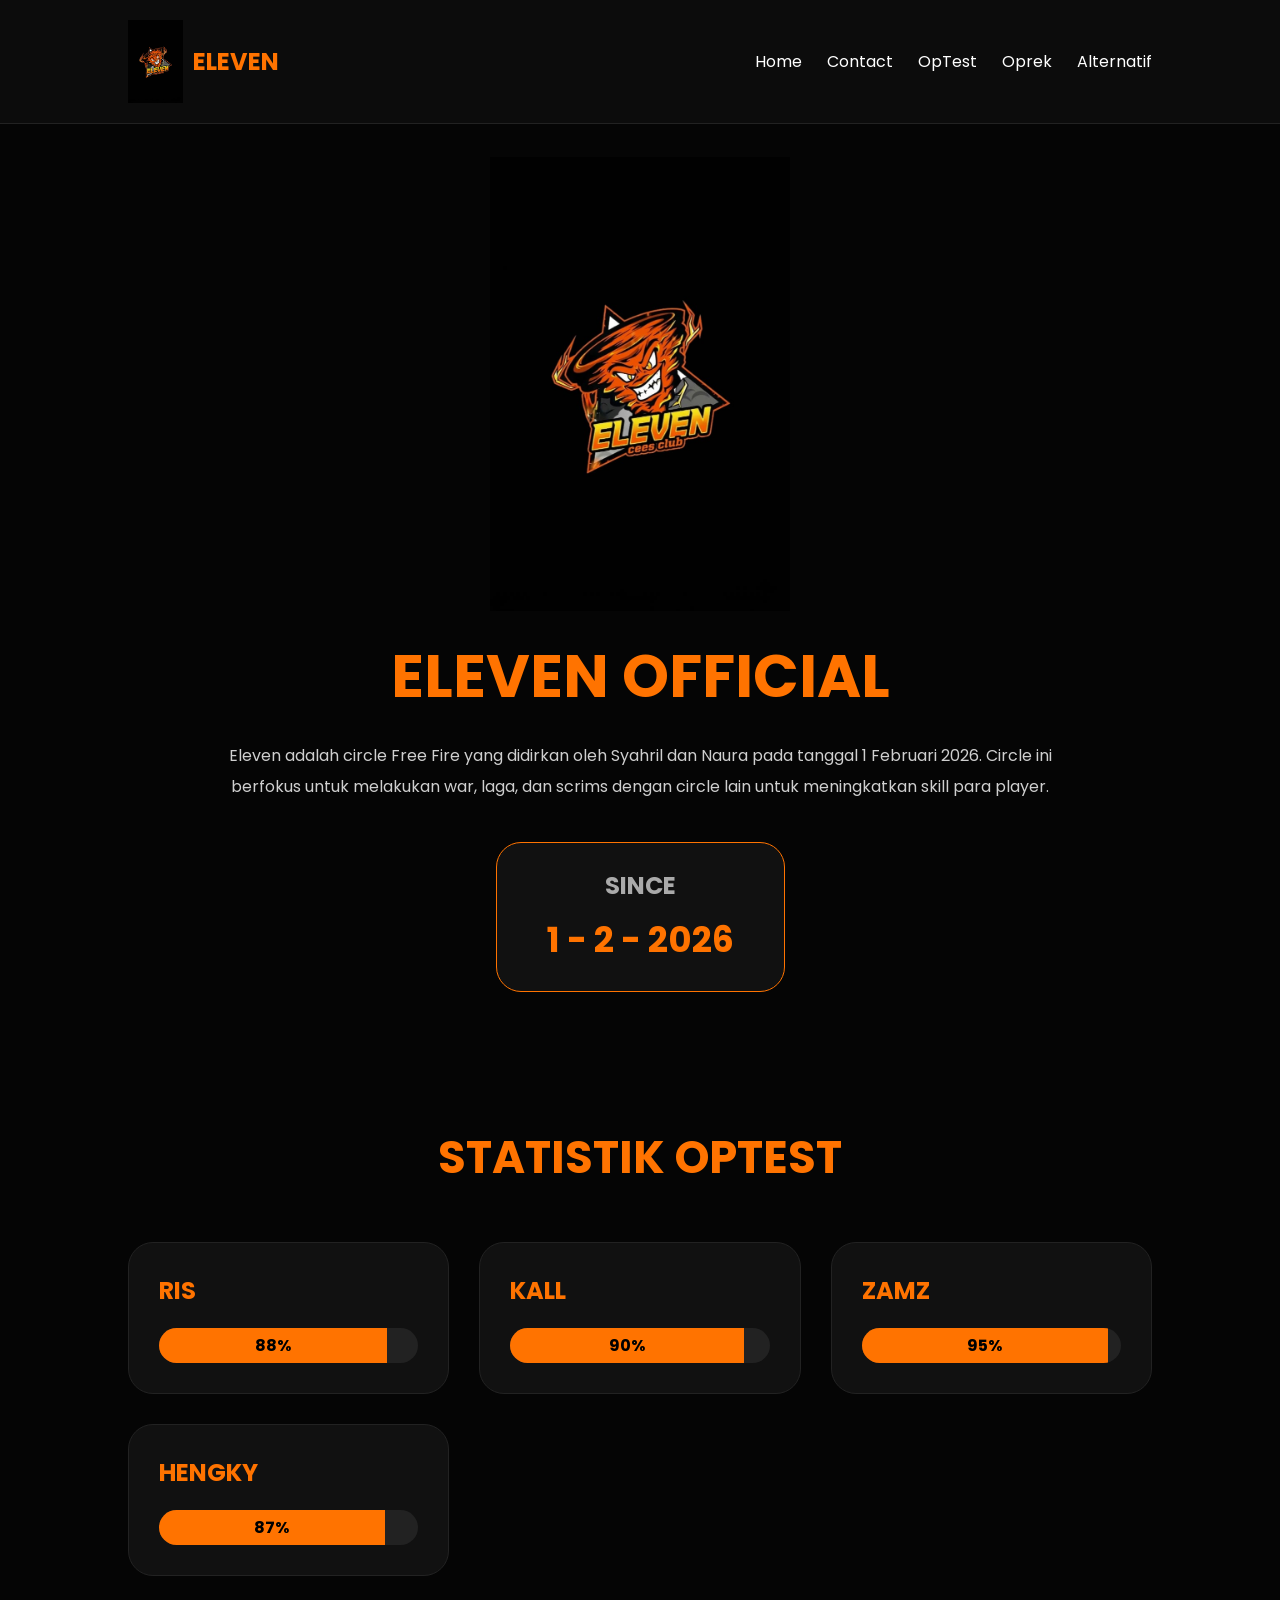
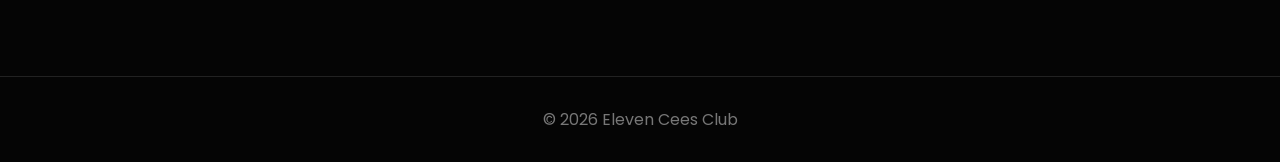
==== commit c48feee7: "Add files via upload" ====
--- a/index.html
+++ b/index.html
@@ -39,16 +39,14 @@
 
   <img src="logo.png" class="hero-logo">
 
-  <h1>ELEVEN CEES CLUB</h1>
+  <h1>ELEVEN OFFICIAL</h1>
 
   <p class="hero-text">
 
-    Eleven adalah komunitas gaming dan jasa OpTest terpercaya
-    yang berdiri sejak 1 - 2 - 2026.
-
-    Kami fokus pada pelayanan OpTest, Oprek Gameplay,
-    dan komunitas esports dengan kualitas terbaik,
-    aman, fast response, dan terpercaya.
+    Eleven adalah circle Free Fire yang didirkan oleh
+    Syahril dan Naura pada tanggal 1 Februari 2026.
+    Circle ini berfokus untuk melakukan war, laga, dan scrims
+    dengan circle lain untuk meningkatkan skill para player.
 
   </p>
 
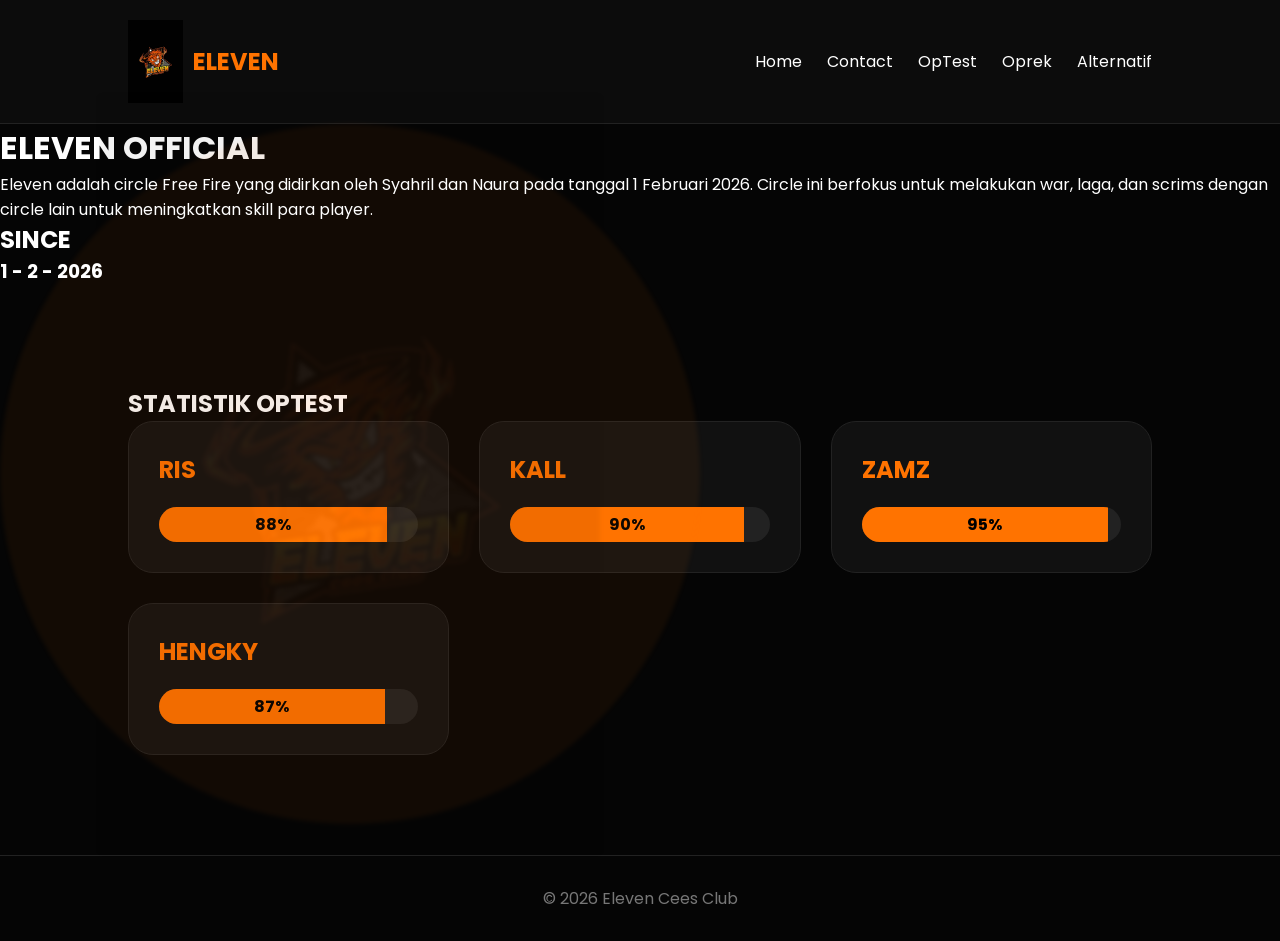
==== commit da2f56ee: "Add files via upload" ====
--- a/index.html
+++ b/index.html
@@ -35,9 +35,11 @@
 
 </nav>
 
-<section class="hero">
+<div class="hero-background-logo">
 
-  <img src="logo.png" class="hero-logo">
+  <img src="logo.png" alt="Background Logo">
+
+</div>
 
   <h1>ELEVEN OFFICIAL</h1>
 
--- a/style.css
+++ b/style.css
@@ -54,6 +54,7 @@
 /* HERO */
 
 .hero{
+  position:relative;
   min-height:100vh;
   display:flex;
   justify-content:center;
@@ -61,51 +62,59 @@
   flex-direction:column;
   text-align:center;
   padding:20px;
-}
+  overflow:hidden;
+}
+
+/* BACKGROUND LOGO */
+
+.hero-background-logo{
+  position:absolute;
+  width:700px;
+  height:700px;
+  border-radius:50%;
+  background:rgba(255,115,0,0.06);
+  display:flex;
+  justify-content:center;
+  align-items:center;
+  z-index:0;
+  filter:blur(2px);
+}
+
+.hero-background-logo img{
+  width:500px;
+  opacity:0.05;
+  animation:rotateLogo 25s linear infinite;
+}
+
+/* MAIN LOGO */
 
 .hero-logo{
   width:300px;
   animation:glow 3s infinite;
-}
-
-.hero h1{
-  margin-top:20px;
-  font-size:60px;
-  color:#ff7300;
-}
-
-.hero-text{
-  max-width:850px;
-  margin-top:20px;
-  color:#cfcfcf;
-  line-height:1.9;
-}
-
+  z-index:2;
+}
+
+/* TEXT */
+
+.hero h1,
+.hero-text,
 .since-box{
-  margin-top:40px;
-  background:#111;
-  border:1px solid #ff7300;
-  padding:25px 50px;
-  border-radius:25px;
-}
-
-.since-box h2{
-  color:#aaa;
-}
-
-.since-box h3{
-  color:#ff7300;
-  margin-top:10px;
-  font-size:35px;
-}
-
-/* TITLE */
-
-.title{
-  text-align:center;
-  color:#ff7300;
-  font-size:45px;
-  margin-bottom:50px;
+  position:relative;
+  z-index:2;
+}
+
+/* ANIMATION */
+
+@keyframes rotateLogo{
+
+  from{
+    transform:rotate(0deg);
+  }
+
+  to{
+    transform:rotate(360deg);
+  }
+
 }
 
 /* SECTION */
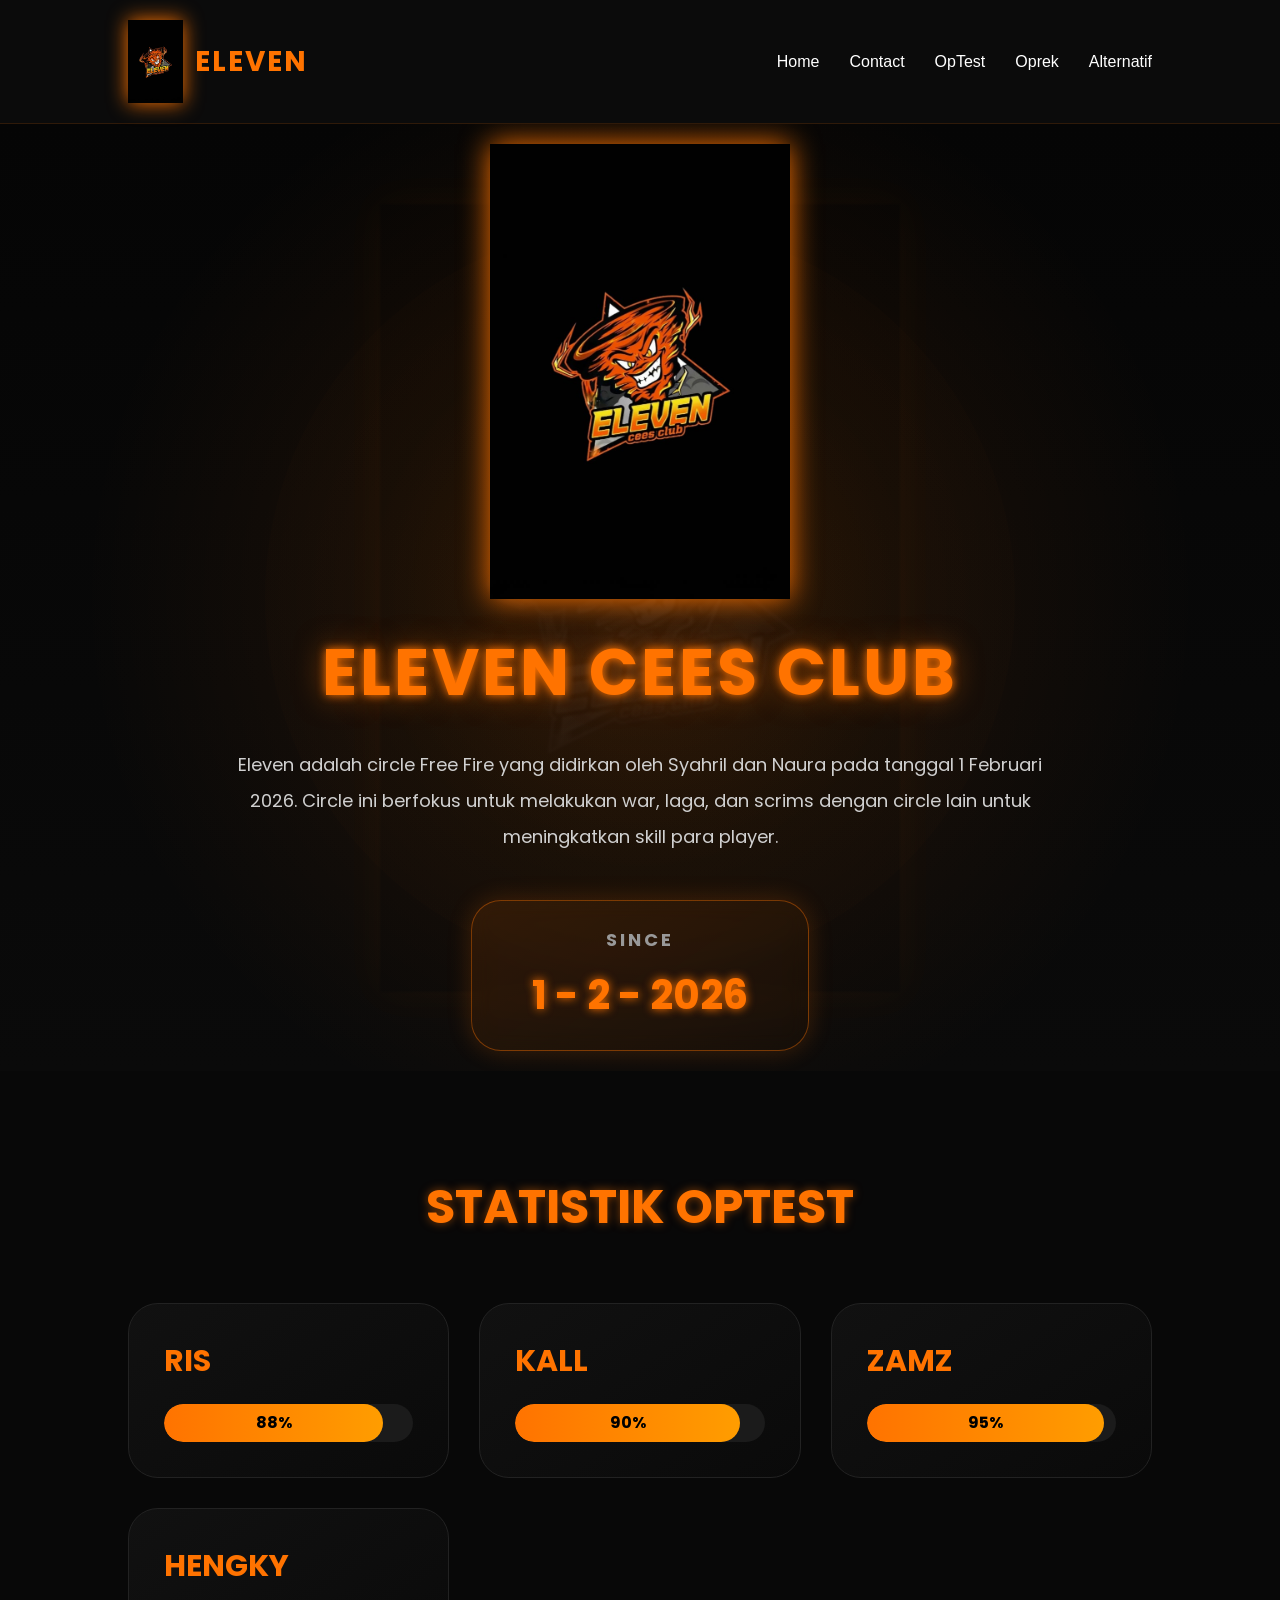
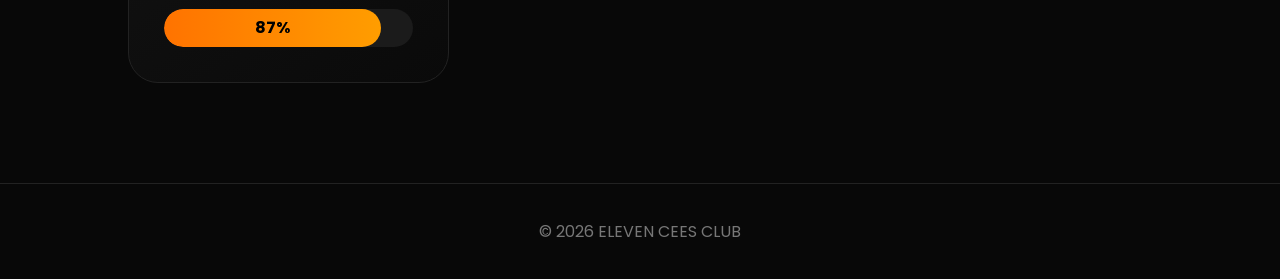
==== commit b56c070e: "Add files via upload" ====
--- a/index.html
+++ b/index.html
@@ -1,23 +1,34 @@
+<!-- index.html -->
+
 <!DOCTYPE html>
 <html lang="en">
 <head>
+
   <meta charset="UTF-8">
+
   <meta name="viewport" content="width=device-width, initial-scale=1.0">
 
-  <title>ELEVEN HOME</title>
+  <title>ELEVEN CEES CLUB</title>
 
   <link rel="stylesheet" href="style.css">
 
   <link rel="preconnect" href="https://fonts.googleapis.com">
+
   <link href="https://fonts.googleapis.com/css2?family=Poppins:wght@300;400;500;600;700;800&display=swap" rel="stylesheet">
+
 </head>
+
 <body>
 
+<!-- =========================
+     NAVBAR
+========================= -->
+
 <nav>
 
   <div class="logo">
 
-    <img src="logo.png">
+    <img src="logo.png" alt="Logo">
 
     <h2>ELEVEN</h2>
 
@@ -26,22 +37,42 @@
   <ul>
 
     <li><a href="index.html">Home</a></li>
+
     <li><a href="contact.html">Contact</a></li>
+
     <li><a href="optest.html">OpTest</a></li>
+
     <li><a href="oprek.html">Oprek</a></li>
+
     <li><a href="alternatif.html">Alternatif</a></li>
 
   </ul>
 
 </nav>
 
-<div class="hero-background-logo">
-
-  <img src="logo.png" alt="Background Logo">
-
-</div>
-
-  <h1>ELEVEN OFFICIAL</h1>
+<!-- =========================
+     HERO SECTION
+========================= -->
+
+<section class="hero">
+
+  <!-- BACKGROUND LOGO -->
+
+  <div class="hero-background-logo">
+
+    <img src="logo.png" alt="Background Logo">
+
+  </div>
+
+  <!-- MAIN LOGO -->
+
+  <img src="logo.png" class="hero-logo" alt="Eleven Logo">
+
+  <!-- TITLE -->
+
+  <h1>ELEVEN CEES CLUB</h1>
+
+  <!-- DESCRIPTION -->
 
   <p class="hero-text">
 
@@ -52,6 +83,8 @@
 
   </p>
 
+  <!-- SINCE -->
+
   <div class="since-box">
 
     <h2>SINCE</h2>
@@ -62,56 +95,88 @@
 
 </section>
 
+<!-- =========================
+     STATISTICS
+========================= -->
+
 <section class="stats-section">
 
-  <h1 class="title">STATISTIK OPTEST</h1>
+  <h1 class="title">
+
+    STATISTIK OPTEST
+
+  </h1>
 
   <div class="stats-container">
 
+    <!-- RIS -->
+
     <div class="stats-card">
 
       <h2>RIS</h2>
 
       <div class="progress">
+
         <div class="progress-bar" style="width:88%;">
+
           88%
-        </div>
-      </div>
-
-    </div>
+
+        </div>
+
+      </div>
+
+    </div>
+
+    <!-- KALL -->
 
     <div class="stats-card">
 
       <h2>KALL</h2>
 
       <div class="progress">
+
         <div class="progress-bar" style="width:90%;">
+
           90%
-        </div>
-      </div>
-
-    </div>
+
+        </div>
+
+      </div>
+
+    </div>
+
+    <!-- ZAMZ -->
 
     <div class="stats-card">
 
       <h2>ZAMZ</h2>
 
       <div class="progress">
+
         <div class="progress-bar" style="width:95%;">
+
           95%
-        </div>
-      </div>
-
-    </div>
+
+        </div>
+
+      </div>
+
+    </div>
+
+    <!-- HENGKY -->
 
     <div class="stats-card">
 
       <h2>HENGKY</h2>
 
       <div class="progress">
+
         <div class="progress-bar" style="width:87%;">
+
           87%
-        </div>
+
+        </div>
+
       </div>
 
     </div>
@@ -120,14 +185,28 @@
 
 </section>
 
+<!-- =========================
+     FOOTER
+========================= -->
+
 <footer>
 
-  <p>© 2026 Eleven Cees Club</p>
+  <p>
+
+    © 2026 ELEVEN CEES CLUB
+
+  </p>
 
 </footer>
 
+<!-- =========================
+     MUSIC
+========================= -->
+
 <audio autoplay loop>
+
   <source src="music.mp3" type="audio/mp3">
+
 </audio>
 
 </body>
--- a/style.css
+++ b/style.css
@@ -1,167 +1,390 @@
+
+/* =========================================
+   ELEVEN CEES CLUB - STYLE.CSS
+========================================= */
+
 *{
   margin:0;
   padding:0;
   box-sizing:border-box;
   font-family:'Poppins',sans-serif;
+  scroll-behavior:smooth;
 }
 
 body{
   background:#050505;
   color:white;
-}
-
-/* NAVBAR */
+  overflow-x:hidden;
+}
+
+/* =========================================
+   NAVBAR
+========================================= */
 
 nav{
   width:100%;
   padding:20px 10%;
-  background:#0c0c0c;
+  background:rgba(12,12,12,0.95);
+  backdrop-filter:blur(10px);
+
   display:flex;
   justify-content:space-between;
   align-items:center;
-  border-bottom:1px solid #222;
+
+  position:sticky;
+  top:0;
+  z-index:1000;
+
+  border-bottom:1px solid rgba(255,115,0,0.15);
 }
 
 .logo{
   display:flex;
   align-items:center;
-  gap:10px;
+  gap:12px;
 }
 
 .logo img{
   width:55px;
+  filter:drop-shadow(0 0 10px #ff7300);
 }
 
 .logo h2{
   color:#ff7300;
+  font-size:28px;
+  letter-spacing:2px;
+  font-weight:700;
 }
 
 nav ul{
   display:flex;
-  gap:25px;
+  gap:30px;
   list-style:none;
 }
 
 nav ul li a{
   color:white;
   text-decoration:none;
+  font-weight:500;
+  transition:0.3s;
+  position:relative;
 }
 
 nav ul li a:hover{
   color:#ff7300;
 }
 
-/* HERO */
+nav ul li a::after{
+  content:'';
+  position:absolute;
+  left:0;
+  bottom:-5px;
+  width:0%;
+  height:2px;
+  background:#ff7300;
+  transition:0.3s;
+}
+
+nav ul li a:hover::after{
+  width:100%;
+}
+
+/* =========================================
+   HERO
+========================================= */
 
 .hero{
   position:relative;
+
   min-height:100vh;
+
   display:flex;
   justify-content:center;
   align-items:center;
   flex-direction:column;
+
   text-align:center;
+
   padding:20px;
+
   overflow:hidden;
-}
-
-/* BACKGROUND LOGO */
+
+  background:
+  radial-gradient(circle at center,
+  rgba(255,115,0,0.12),
+  transparent 70%),
+  linear-gradient(to bottom,#050505,#0a0a0a);
+}
+
+/* =========================================
+   BACKGROUND CIRCLE
+========================================= */
 
 .hero-background-logo{
   position:absolute;
-  width:700px;
-  height:700px;
+
+  width:750px;
+  height:750px;
+
   border-radius:50%;
-  background:rgba(255,115,0,0.06);
+
+  background:
+  radial-gradient(circle,
+  rgba(255,115,0,0.08),
+  rgba(255,115,0,0.02),
+  transparent);
+
   display:flex;
   justify-content:center;
   align-items:center;
+
   z-index:0;
-  filter:blur(2px);
-}
+
+  animation:pulseBg 5s infinite ease-in-out;
+}
+
+/* =========================================
+   SAMAR LOGO
+========================================= */
 
 .hero-background-logo img{
-  width:500px;
-  opacity:0.05;
-  animation:rotateLogo 25s linear infinite;
-}
-
-/* MAIN LOGO */
+
+  width:520px;
+
+  opacity:0.04;
+
+  filter:
+  grayscale(100%)
+  blur(1px)
+  drop-shadow(0 0 20px #ff7300);
+
+  animation:
+  rotateLogo 35s linear infinite;
+
+}
+
+/* =========================================
+   MAIN LOGO
+========================================= */
 
 .hero-logo{
+
   width:300px;
-  animation:glow 3s infinite;
+
   z-index:2;
-}
-
-/* TEXT */
-
-.hero h1,
-.hero-text,
-.since-box{
+
+  animation:
+  glow 3s infinite,
+  floating 4s ease-in-out infinite;
+
+  filter:
+  drop-shadow(0 0 15px #ff7300);
+
+}
+
+/* =========================================
+   HERO TITLE
+========================================= */
+
+.hero h1{
+
   position:relative;
   z-index:2;
-}
-
-/* ANIMATION */
-
-@keyframes rotateLogo{
-
-  from{
-    transform:rotate(0deg);
-  }
-
-  to{
-    transform:rotate(360deg);
-  }
-
-}
-
-/* SECTION */
+
+  margin-top:25px;
+
+  font-size:65px;
+
+  color:#ff7300;
+
+  letter-spacing:3px;
+
+  text-shadow:
+  0 0 10px #ff7300,
+  0 0 30px rgba(255,115,0,0.5);
+
+}
+
+/* =========================================
+   HERO TEXT
+========================================= */
+
+.hero-text{
+
+  position:relative;
+  z-index:2;
+
+  max-width:850px;
+
+  margin-top:25px;
+
+  color:#d0d0d0;
+
+  line-height:2;
+
+  font-size:18px;
+
+}
+
+/* =========================================
+   SINCE BOX
+========================================= */
+
+.since-box{
+
+  position:relative;
+  z-index:2;
+
+  margin-top:45px;
+
+  padding:25px 60px;
+
+  border-radius:30px;
+
+  background:
+  linear-gradient(
+  145deg,
+  rgba(255,115,0,0.12),
+  rgba(255,115,0,0.03));
+
+  border:1px solid rgba(255,115,0,0.4);
+
+  box-shadow:
+  0 0 25px rgba(255,115,0,0.2);
+
+  backdrop-filter:blur(10px);
+
+}
+
+.since-box h2{
+
+  color:#999;
+
+  letter-spacing:3px;
+
+  font-size:18px;
+
+}
+
+.since-box h3{
+
+  margin-top:12px;
+
+  color:#ff7300;
+
+  font-size:40px;
+
+  text-shadow:
+  0 0 10px #ff7300;
+
+}
+
+/* =========================================
+   SECTION
+========================================= */
 
 section{
   padding:100px 10%;
 }
 
-/* STATS */
+/* =========================================
+   TITLE
+========================================= */
+
+.title{
+  text-align:center;
+  color:#ff7300;
+  font-size:48px;
+  margin-bottom:60px;
+
+  text-shadow:
+  0 0 10px rgba(255,115,0,0.5);
+}
+
+/* =========================================
+   STATISTICS
+========================================= */
+
+.stats-section{
+  background:#080808;
+}
 
 .stats-container{
   display:grid;
-  grid-template-columns:repeat(auto-fit,minmax(250px,1fr));
+  grid-template-columns:repeat(auto-fit,minmax(280px,1fr));
   gap:30px;
 }
 
 .stats-card{
-  background:#111;
+
+  background:
+  linear-gradient(
+  145deg,
+  #111,
+  #0a0a0a);
+
   border:1px solid #222;
-  padding:30px;
-  border-radius:25px;
+
+  border-radius:30px;
+
+  padding:35px;
+
+  transition:0.4s;
+}
+
+.stats-card:hover{
+
+  transform:translateY(-10px);
+
+  border-color:#ff7300;
+
+  box-shadow:
+  0 0 25px rgba(255,115,0,0.2);
+
 }
 
 .stats-card h2{
+  margin-bottom:20px;
   color:#ff7300;
-  margin-bottom:20px;
-}
+  font-size:30px;
+}
+
+/* =========================================
+   PROGRESS BAR
+========================================= */
 
 .progress{
   width:100%;
-  height:35px;
-  background:#222;
+  height:38px;
+  background:#1b1b1b;
   border-radius:30px;
   overflow:hidden;
 }
 
 .progress-bar{
   height:100%;
-  background:#ff7300;
+
+  background:
+  linear-gradient(
+  to right,
+  #ff7300,
+  #ff9d00);
+
   display:flex;
   align-items:center;
   justify-content:center;
+
   color:black;
   font-weight:700;
-}
-
-/* CARD */
+
+  border-radius:30px;
+
+  animation:progressAnim 2s ease;
+}
+
+/* =========================================
+   CARD
+========================================= */
 
 .card-container{
   display:grid;
@@ -170,47 +393,116 @@
 }
 
 .card{
-  background:#111;
+
+  background:
+  linear-gradient(
+  145deg,
+  #111,
+  #0b0b0b);
+
   border:1px solid #222;
-  padding:35px;
-  border-radius:25px;
+
+  border-radius:30px;
+
+  padding:40px;
+
   text-align:center;
+
+  transition:0.4s;
+}
+
+.card:hover{
+
+  transform:translateY(-10px);
+
+  border-color:#ff7300;
+
+  box-shadow:
+  0 0 25px rgba(255,115,0,0.2);
+
 }
 
 .card h2{
   color:#ff7300;
+  font-size:30px;
+}
+
+.card p{
+  margin-top:15px;
+  color:#aaa;
 }
 
 .card a{
+
   display:inline-block;
+
   margin-top:25px;
-  padding:12px 30px;
-  background:#ff7300;
+
+  padding:14px 35px;
+
+  background:
+  linear-gradient(
+  to right,
+  #ff7300,
+  #ff9900);
+
   color:black;
+
+  text-decoration:none;
+
+  border-radius:40px;
+
+  font-weight:700;
+
+  transition:0.3s;
+}
+
+.card a:hover{
+  transform:scale(1.05);
+}
+
+/* =========================================
+   UPLOAD BOX
+========================================= */
+
+.upload-box{
+
+  max-width:750px;
+
+  margin:auto;
+
+  background:
+  linear-gradient(
+  145deg,
+  #111,
+  #0a0a0a);
+
+  padding:45px;
+
   border-radius:30px;
-  text-decoration:none;
-  font-weight:700;
-}
-
-/* UPLOAD */
-
-.upload-box{
-  max-width:700px;
-  margin:auto;
-  background:#111;
-  padding:40px;
-  border-radius:25px;
+
+  border:1px solid #222;
+
 }
 
 .upload-box input,
 .upload-box textarea{
+
   width:100%;
+
   margin-top:20px;
-  padding:15px;
+
+  padding:18px;
+
   background:#1a1a1a;
+
   border:none;
-  border-radius:15px;
+
+  border-radius:18px;
+
   color:white;
+
+  outline:none;
 }
 
 .upload-box textarea{
@@ -219,47 +511,95 @@
 }
 
 .upload-box a{
+
   display:block;
+
   text-align:center;
+
   margin-top:25px;
-  padding:15px;
-  background:#ff7300;
+
+  padding:18px;
+
+  background:
+  linear-gradient(
+  to right,
+  #ff7300,
+  #ff9d00);
+
   color:black;
+
+  text-decoration:none;
+
   border-radius:20px;
-  text-decoration:none;
+
   font-weight:700;
-}
-
-/* ALTERNATIF */
+
+  transition:0.3s;
+}
+
+.upload-box a:hover{
+  transform:scale(1.03);
+}
+
+/* =========================================
+   ALTERNATIF
+========================================= */
 
 .alternative-buttons{
   display:flex;
   flex-direction:column;
   gap:20px;
-  max-width:600px;
+  max-width:650px;
   margin:auto;
 }
 
 .alternative-buttons a{
+
   text-align:center;
-  padding:20px;
-  background:#ff7300;
+
+  padding:22px;
+
+  background:
+  linear-gradient(
+  to right,
+  #ff7300,
+  #ff9900);
+
   color:black;
+
   border-radius:20px;
+
   text-decoration:none;
+
   font-weight:700;
-}
-
-/* FOOTER */
+
+  transition:0.3s;
+}
+
+.alternative-buttons a:hover{
+  transform:scale(1.03);
+}
+
+/* =========================================
+   FOOTER
+========================================= */
 
 footer{
-  padding:30px;
+
+  padding:35px;
+
   text-align:center;
+
   border-top:1px solid #222;
+
   color:#777;
-}
-
-/* ANIMATION */
+
+  background:#080808;
+}
+
+/* =========================================
+   ANIMATION
+========================================= */
 
 @keyframes glow{
 
@@ -268,11 +608,116 @@
   }
 
   50%{
-    filter:drop-shadow(0 0 30px #ff7300);
+    filter:drop-shadow(0 0 35px #ff7300);
   }
 
   100%{
     filter:drop-shadow(0 0 5px #ff7300);
   }
 
-}+}
+
+@keyframes rotateLogo{
+
+  from{
+    transform:rotate(0deg);
+  }
+
+  to{
+    transform:rotate(360deg);
+  }
+
+}
+
+@keyframes floating{
+
+  0%{
+    transform:translateY(0px);
+  }
+
+  50%{
+    transform:translateY(-15px);
+  }
+
+  100%{
+    transform:translateY(0px);
+  }
+
+}
+
+@keyframes pulseBg{
+
+  0%{
+    transform:scale(1);
+  }
+
+  50%{
+    transform:scale(1.05);
+  }
+
+  100%{
+    transform:scale(1);
+  }
+
+}
+
+@keyframes progressAnim{
+
+  from{
+    width:0;
+  }
+
+}
+
+/* =========================================
+   RESPONSIVE
+========================================= */
+
+@media(max-width:900px){
+
+  nav{
+    flex-direction:column;
+    gap:20px;
+  }
+
+  nav ul{
+    flex-wrap:wrap;
+    justify-content:center;
+    gap:15px;
+  }
+
+  .hero h1{
+    font-size:42px;
+  }
+
+  .hero-logo{
+    width:220px;
+  }
+
+  .hero-background-logo{
+    width:500px;
+    height:500px;
+  }
+
+  .hero-background-logo img{
+    width:350px;
+  }
+
+  .hero-text{
+    font-size:16px;
+    line-height:1.8;
+  }
+
+  .since-box{
+    padding:20px 35px;
+  }
+
+  .since-box h3{
+    font-size:30px;
+  }
+
+  .title{
+    font-size:36px;
+  }
+
+}
